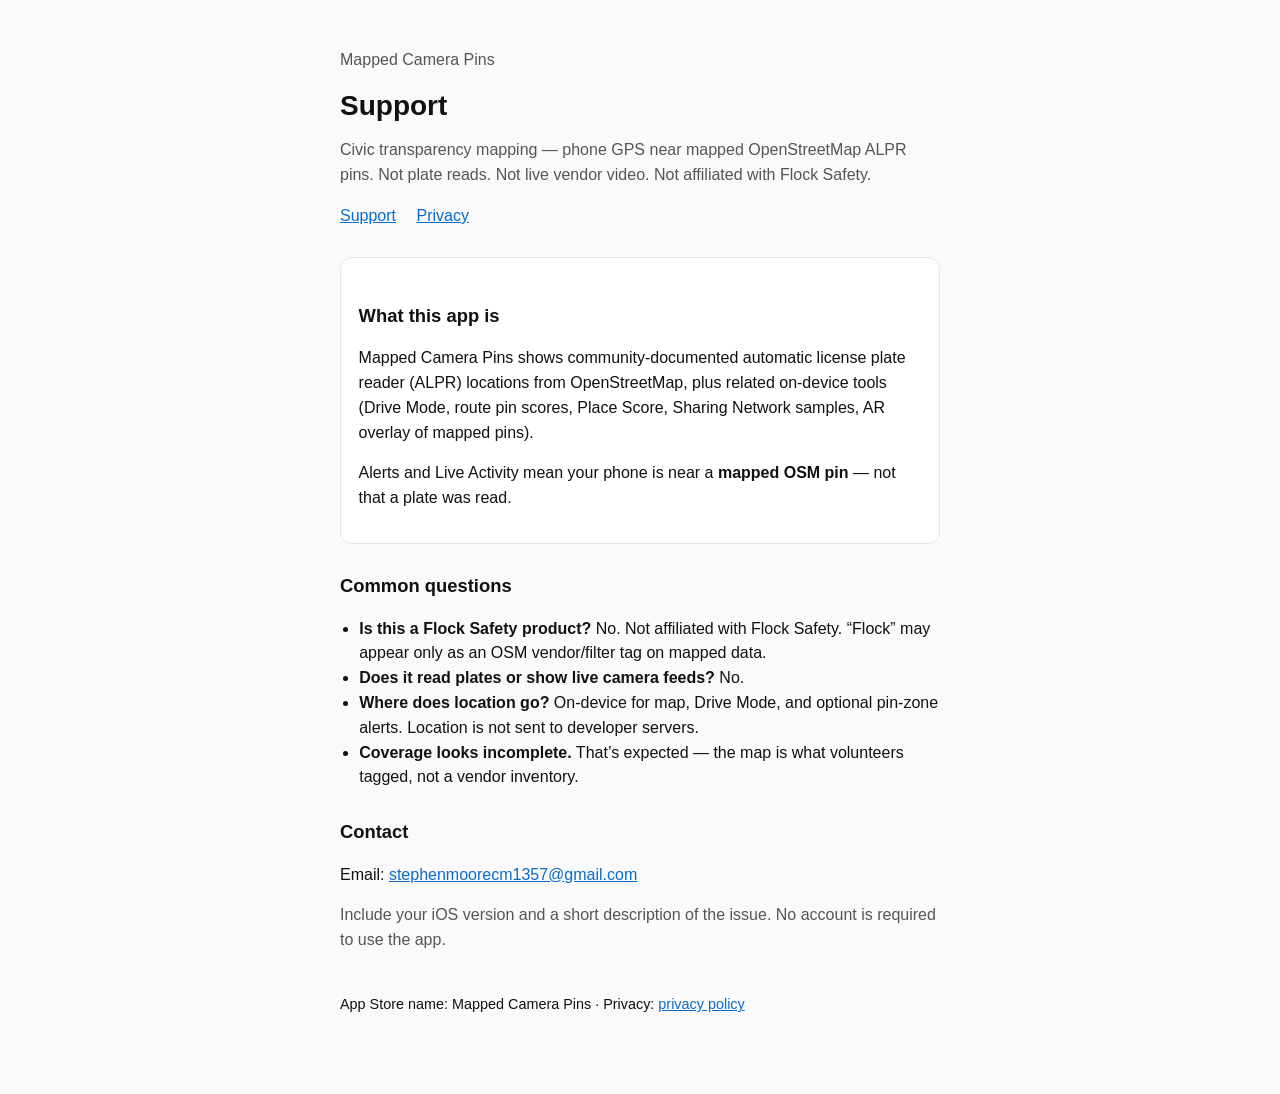
==== index.html @ 88f29cb3 "Add Mapped Camera Pins support and privacy Pages site." ====
<!doctype html>
<html lang="en">
<head>
  <meta charset="utf-8" />
  <meta name="viewport" content="width=device-width, initial-scale=1" />
  <title>Mapped Camera Pins — Support</title>
  <meta name="description" content="Support for Mapped Camera Pins, a civic transparency iOS map of volunteer-mapped ALPR pins." />
  <link rel="stylesheet" href="styles.css" />
</head>
<body>
  <main>
    <header>
      <p class="muted">Mapped Camera Pins</p>
      <h1>Support</h1>
      <p class="muted">Civic transparency mapping — phone GPS near mapped OpenStreetMap ALPR pins. Not plate reads. Not live vendor video. Not affiliated with Flock Safety.</p>
      <nav>
        <a href="./">Support</a>
        <a href="./privacy.html">Privacy</a>
      </nav>
    </header>

    <section class="card">
      <h2>What this app is</h2>
      <p>Mapped Camera Pins shows community-documented automatic license plate reader (ALPR) locations from OpenStreetMap, plus related on-device tools (Drive Mode, route pin scores, Place Score, Sharing Network samples, AR overlay of mapped pins).</p>
      <p>Alerts and Live Activity mean your phone is near a <strong>mapped OSM pin</strong> — not that a plate was read.</p>
    </section>

    <section>
      <h2>Common questions</h2>
      <ul>
        <li><strong>Is this a Flock Safety product?</strong> No. Not affiliated with Flock Safety. “Flock” may appear only as an OSM vendor/filter tag on mapped data.</li>
        <li><strong>Does it read plates or show live camera feeds?</strong> No.</li>
        <li><strong>Where does location go?</strong> On-device for map, Drive Mode, and optional pin-zone alerts. Location is not sent to developer servers.</li>
        <li><strong>Coverage looks incomplete.</strong> That’s expected — the map is what volunteers tagged, not a vendor inventory.</li>
      </ul>
    </section>

    <section>
      <h2>Contact</h2>
      <p>Email: <a href="mailto:stephenmoorecm1357@gmail.com">stephenmoorecm1357@gmail.com</a></p>
      <p class="muted">Include your iOS version and a short description of the issue. No account is required to use the app.</p>
    </section>

    <footer>
      <p>App Store name: Mapped Camera Pins · Privacy: <a href="./privacy.html">privacy policy</a></p>
    </footer>
  </main>
</body>
</html>
---- styles.css ----
:root { color-scheme: light dark; --fg: #111; --muted: #555; --bg: #fafafa; --card: #fff; --line: #e5e5e5; --accent: #0b6bcb; }
@media (prefers-color-scheme: dark) {
  :root { --fg: #f2f2f2; --muted: #a8a8a8; --bg: #0f1115; --card: #171a21; --line: #2a2f3a; --accent: #6cb6ff; }
}
* { box-sizing: border-box; }
body { margin: 0; font: 16px/1.55 -apple-system, BlinkMacSystemFont, "Segoe UI", sans-serif; color: var(--fg); background: var(--bg); }
main { max-width: 40rem; margin: 0 auto; padding: 2rem 1.25rem 4rem; }
header { margin-bottom: 1.75rem; }
h1 { font-size: 1.75rem; line-height: 1.2; margin: 0 0 0.35rem; }
h2 { font-size: 1.15rem; margin: 1.75rem 0 0.5rem; }
p, li { color: var(--fg); }
.muted { color: var(--muted); }
.card { background: var(--card); border: 1px solid var(--line); border-radius: 12px; padding: 1rem 1.1rem; }
a { color: var(--accent); }
nav a { margin-right: 1rem; }
ul { padding-left: 1.2rem; }
footer { margin-top: 2.5rem; font-size: 0.9rem; color: var(--muted); }
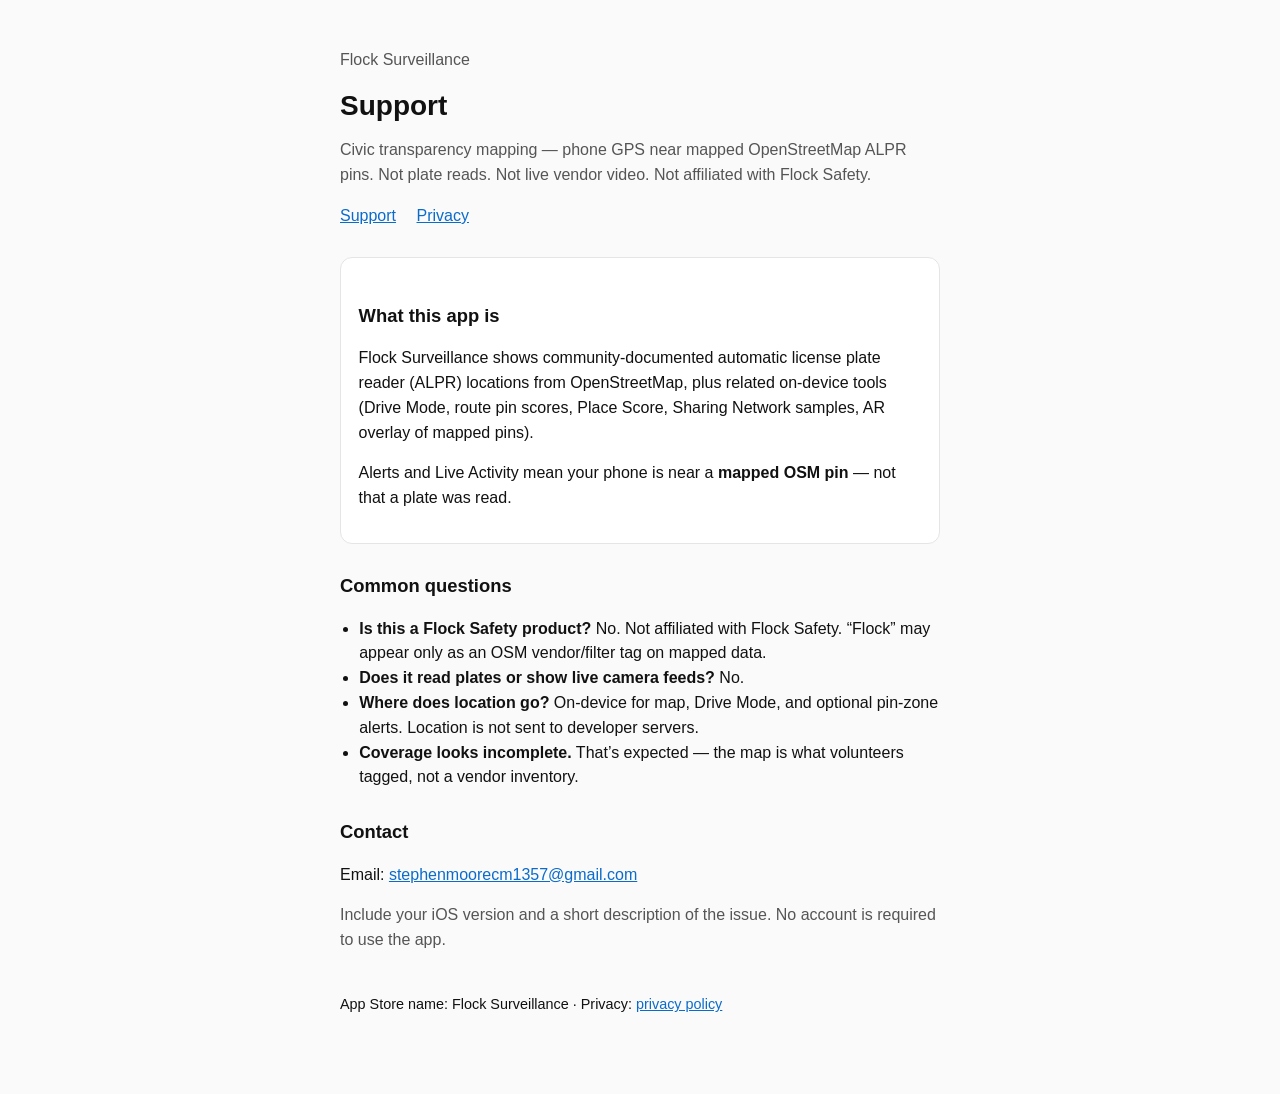
==== commit a1abc370: "Rebrand Pages copy from Mapped Camera Pins to Flock Surveillance. Keep support and privacy URLs unch" ====
--- a/index.html
+++ b/index.html
@@ -3,14 +3,14 @@
 <head>
   <meta charset="utf-8" />
   <meta name="viewport" content="width=device-width, initial-scale=1" />
-  <title>Mapped Camera Pins — Support</title>
-  <meta name="description" content="Support for Mapped Camera Pins, a civic transparency iOS map of volunteer-mapped ALPR pins." />
+  <title>Flock Surveillance — Support</title>
+  <meta name="description" content="Support for Flock Surveillance, a civic transparency iOS map of volunteer-mapped ALPR pins." />
   <link rel="stylesheet" href="styles.css" />
 </head>
 <body>
   <main>
     <header>
-      <p class="muted">Mapped Camera Pins</p>
+      <p class="muted">Flock Surveillance</p>
       <h1>Support</h1>
       <p class="muted">Civic transparency mapping — phone GPS near mapped OpenStreetMap ALPR pins. Not plate reads. Not live vendor video. Not affiliated with Flock Safety.</p>
       <nav>
@@ -21,7 +21,7 @@
 
     <section class="card">
       <h2>What this app is</h2>
-      <p>Mapped Camera Pins shows community-documented automatic license plate reader (ALPR) locations from OpenStreetMap, plus related on-device tools (Drive Mode, route pin scores, Place Score, Sharing Network samples, AR overlay of mapped pins).</p>
+      <p>Flock Surveillance shows community-documented automatic license plate reader (ALPR) locations from OpenStreetMap, plus related on-device tools (Drive Mode, route pin scores, Place Score, Sharing Network samples, AR overlay of mapped pins).</p>
       <p>Alerts and Live Activity mean your phone is near a <strong>mapped OSM pin</strong> — not that a plate was read.</p>
     </section>
 
@@ -42,7 +42,7 @@
     </section>
 
     <footer>
-      <p>App Store name: Mapped Camera Pins · Privacy: <a href="./privacy.html">privacy policy</a></p>
+      <p>App Store name: Flock Surveillance · Privacy: <a href="./privacy.html">privacy policy</a></p>
     </footer>
   </main>
 </body>
